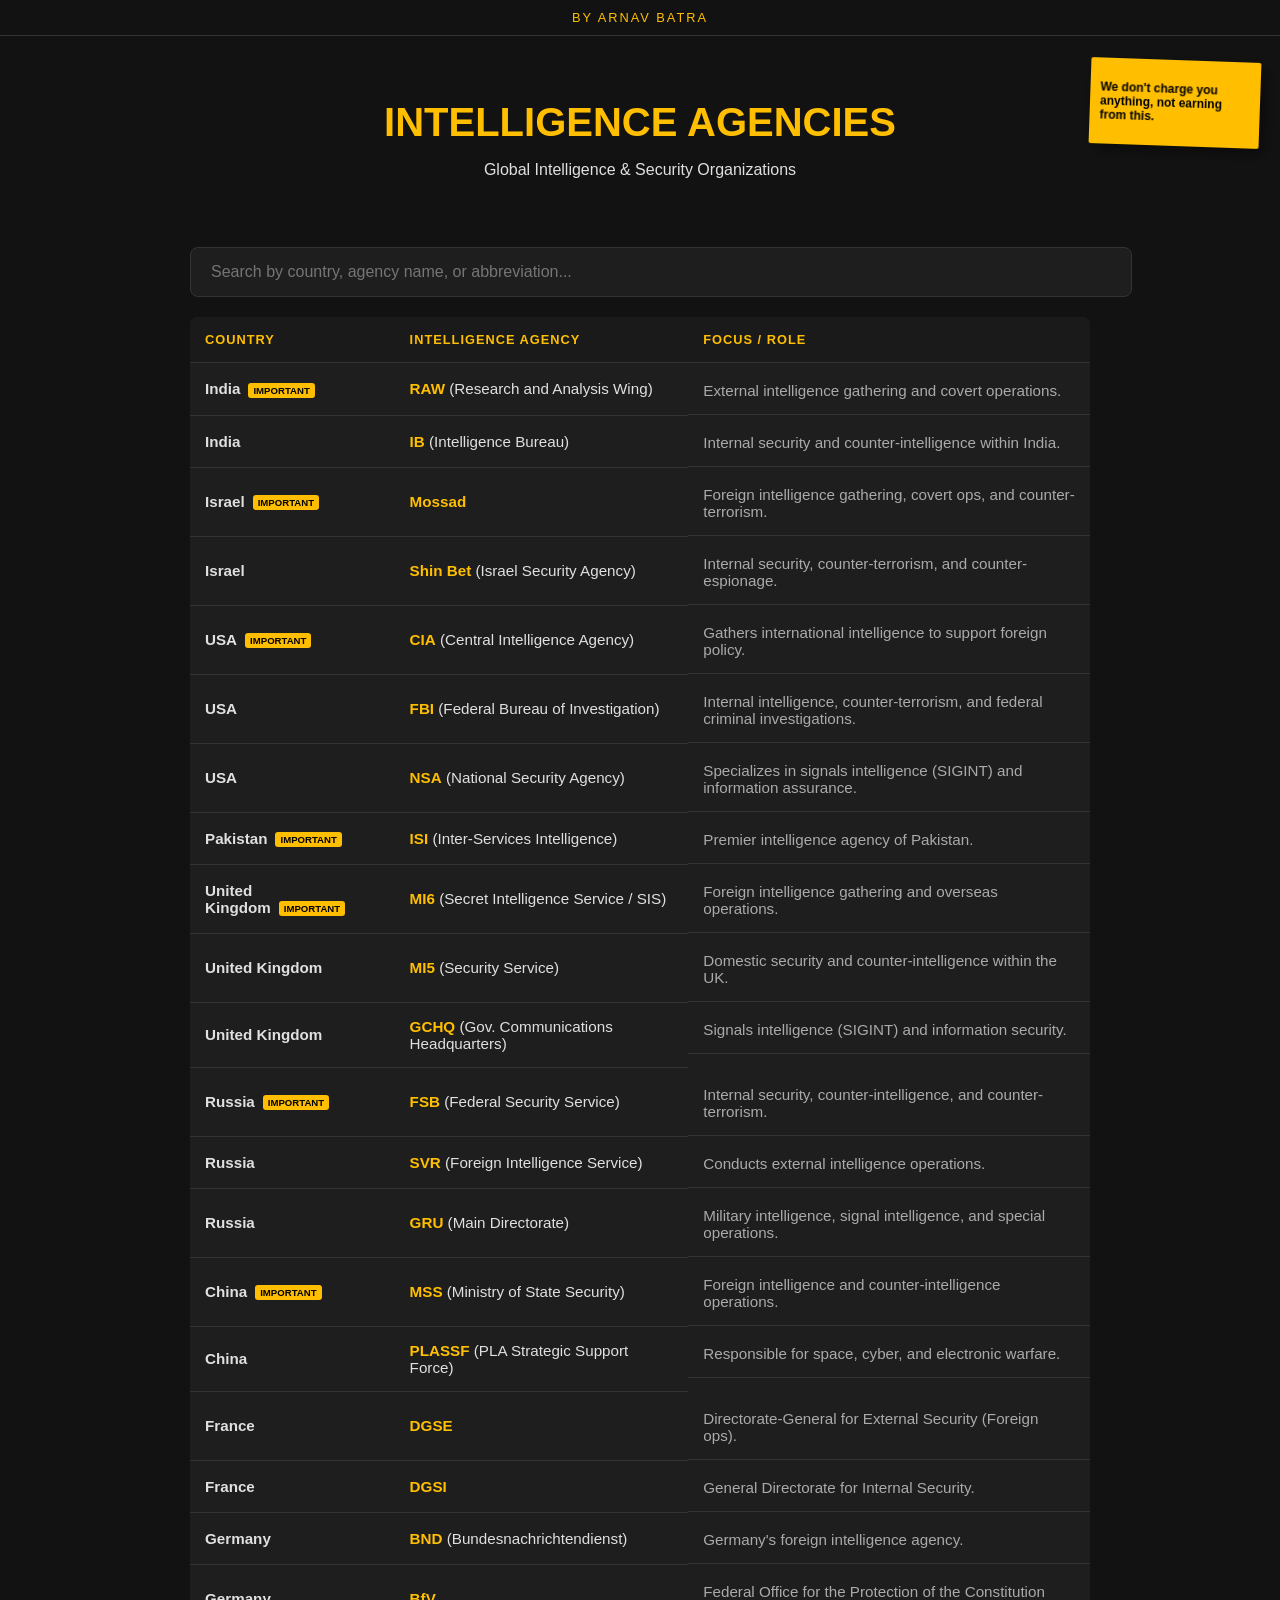
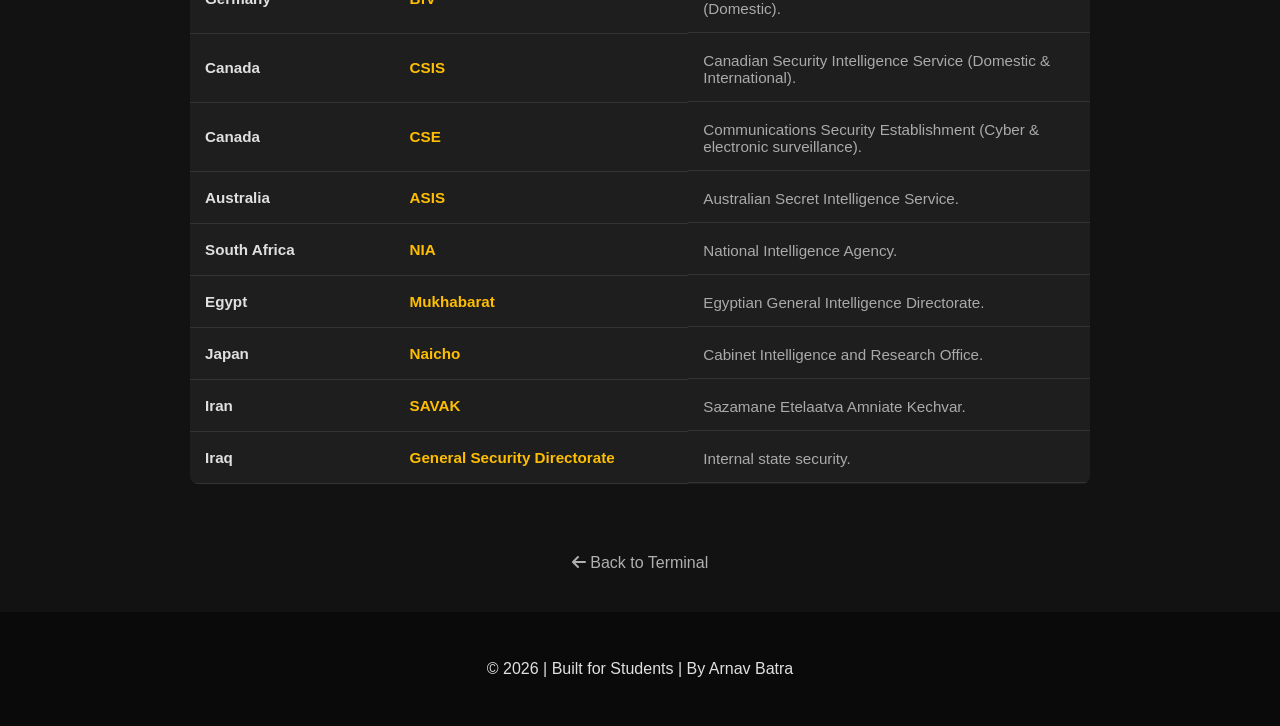
==== agencies.html @ e5d2a03e "Update agencies.html" ====
<!DOCTYPE html>
<html lang="en">
<head>
    <link rel="icon" type="image/x-icon" href="favicon.ico">
    <meta charset="UTF-8">
    <meta name="viewport" content="width=device-width, initial-scale=1.0">
    <title>Intelligence Agencies | Arnav Batra</title>
    <link rel="stylesheet" href="style.css">
    <link rel="stylesheet" href="https://cdnjs.cloudflare.com/ajax/libs/font-awesome/6.0.0/css/all.min.css">
  <style>
        .search-container {
            width: 100%;
            max-width: 900px;
            margin: 20px 0;
            position: relative;
        }

        #agencySearch {
            width: 100%;
            padding: 15px 20px;
            background: var(--card-bg);
            border: 1px solid #333;
            border-radius: 8px;
            color: var(--text-main);
            font-size: 1rem;
            outline: none;
            transition: 0.3s;
        }

        #agencySearch:focus {
            border-color: var(--accent-yellow);
            box-shadow: 0 0 10px rgba(255, 191, 0, 0.2);
        }

        .agency-table {
            width: 100%;
            max-width: 900px;
            border-collapse: collapse;
            background: var(--card-bg);
            border-radius: 8px;
            overflow: hidden;
            margin-bottom: 50px;
        }

        .agency-table th, .agency-table td {
            padding: 15px;
            text-align: left;
            border-bottom: 1px solid #333;
            font-size: 0.95rem;
        }

        .agency-table th {
            background-color: #1a1a1a;
            color: var(--accent-yellow);
            text-transform: uppercase;
            font-size: 0.8rem;
            letter-spacing: 1px;
            position: sticky;
            top: 0;
        }

        .country-name {
            font-weight: bold;
            color: var(--text-main);
        }

        .agency-name {
            color: var(--accent-yellow);
            font-weight: bold;
        }

        .agency-desc {
            font-size: 0.85rem;
            color: #aaa;
            display: block;
            margin-top: 4px;
        }

        .imp-tag {
            background: var(--accent-yellow);
            color: #000;
            font-size: 0.6rem;
            padding: 2px 5px;
            border-radius: 3px;
            margin-left: 8px;
            font-weight: bold;
            text-transform: uppercase;
            vertical-align: middle;
        }

        .back-home {
            margin: 20px 0 40px;
            text-decoration: none;
            color: var(--text-dim);
            display: inline-block;
        }

        .back-home:hover { color: var(--accent-yellow); }

        /* --- MOBILE RESPONSIVE FIX --- */
        @media screen and (max-width: 650px) {
            .agency-table thead {
                display: none; /* Hide standard headers */
            }

            .agency-table, .agency-table tbody, .agency-table tr, .agency-table td {
                display: block;
                width: 100%;
            }

            .agency-table tr {
                margin-bottom: 20px;
                border: 1px solid #333;
                border-radius: 8px;
                padding: 12px;
                background: #111;
            }

            .agency-table td {
                border: none;
                padding: 6px 0;
                font-size: 0.9rem;
            }

            /* Country Heading Style */
            .agency-table td:nth-of-type(1) {
                border-bottom: 1px solid #222;
                margin-bottom: 8px;
                font-size: 1.1rem;
                padding-bottom: 8px;
            }

            /* Adding labels for the other data */
            .agency-table td:nth-of-type(2):before {
                content: "Agency: ";
                color: #555;
                font-size: 0.75rem;
                text-transform: uppercase;
            }

            .agency-table td:nth-of-type(3):before {
                content: "Focus: ";
                color: #555;
                font-size: 0.75rem;
                text-transform: uppercase;
                display: block; /* Puts label on its own line for the long description */
                margin-bottom: 2px;
            }
        }
    </style>
</head>
<body>

    <div class="top-credit">By Arnav Batra</div>

    <div class="sticky-note">
        <p>We don't charge you anything, not earning from this.</p>
    </div>

    <header>
        <h1>INTELLIGENCE AGENCIES</h1>
        <p>Global Intelligence & Security Organizations</p>
    </header>

    <div class="search-container">
        <input type="text" id="agencySearch" onkeyup="searchTable()" placeholder="Search by country, agency name, or abbreviation...">
    </div>

    <table class="agency-table" id="agencyTable">
        <thead>
            <tr>
                <th>Country</th>
                <th>Intelligence Agency</th>
                <th>Focus / Role</th>
            </tr>
        </thead>
        <tbody>
            <tr>
                <td class="country-name">India<span class="imp-tag">Important</span></td>
                <td><span class="agency-name">RAW</span> (Research and Analysis Wing)</td>
                <td class="agency-desc">External intelligence gathering and covert operations.</td>
            </tr>
            <tr>
                <td class="country-name">India</td>
                <td><span class="agency-name">IB</span> (Intelligence Bureau)</td>
                <td class="agency-desc">Internal security and counter-intelligence within India.</td>
            </tr>
            <tr>
                <td class="country-name">Israel<span class="imp-tag">Important</span></td>
                <td><span class="agency-name">Mossad</span></td>
                <td class="agency-desc">Foreign intelligence gathering, covert ops, and counter-terrorism.</td>
            </tr>
            <tr>
                <td class="country-name">Israel</td>
                <td><span class="agency-name">Shin Bet</span> (Israel Security Agency)</td>
                <td class="agency-desc">Internal security, counter-terrorism, and counter-espionage.</td>
            </tr>
            <tr>
                <td class="country-name">USA<span class="imp-tag">Important</span></td>
                <td><span class="agency-name">CIA</span> (Central Intelligence Agency)</td>
                <td class="agency-desc">Gathers international intelligence to support foreign policy.</td>
            </tr>
            <tr>
                <td class="country-name">USA</td>
                <td><span class="agency-name">FBI</span> (Federal Bureau of Investigation)</td>
                <td class="agency-desc">Internal intelligence, counter-terrorism, and federal criminal investigations.</td>
            </tr>
            <tr>
                <td class="country-name">USA</td>
                <td><span class="agency-name">NSA</span> (National Security Agency)</td>
                <td class="agency-desc">Specializes in signals intelligence (SIGINT) and information assurance.</td>
            </tr>
            <tr>
                <td class="country-name">Pakistan<span class="imp-tag">Important</span></td>
                <td><span class="agency-name">ISI</span> (Inter-Services Intelligence)</td>
                <td class="agency-desc">Premier intelligence agency of Pakistan.</td>
            </tr>
            <tr>
                <td class="country-name">United Kingdom<span class="imp-tag">Important</span></td>
                <td><span class="agency-name">MI6</span> (Secret Intelligence Service / SIS)</td>
                <td class="agency-desc">Foreign intelligence gathering and overseas operations.</td>
            </tr>
            <tr>
                <td class="country-name">United Kingdom</td>
                <td><span class="agency-name">MI5</span> (Security Service)</td>
                <td class="agency-desc">Domestic security and counter-intelligence within the UK.</td>
            </tr>
            <tr>
                <td class="country-name">United Kingdom</td>
                <td><span class="agency-name">GCHQ</span> (Gov. Communications Headquarters)</td>
                <td class="agency-desc">Signals intelligence (SIGINT) and information security.</td>
            </tr>
            <tr>
                <td class="country-name">Russia<span class="imp-tag">Important</span></td>
                <td><span class="agency-name">FSB</span> (Federal Security Service)</td>
                <td class="agency-desc">Internal security, counter-intelligence, and counter-terrorism.</td>
            </tr>
            <tr>
                <td class="country-name">Russia</td>
                <td><span class="agency-name">SVR</span> (Foreign Intelligence Service)</td>
                <td class="agency-desc">Conducts external intelligence operations.</td>
            </tr>
            <tr>
                <td class="country-name">Russia</td>
                <td><span class="agency-name">GRU</span> (Main Directorate)</td>
                <td class="agency-desc">Military intelligence, signal intelligence, and special operations.</td>
            </tr>
            <tr>
                <td class="country-name">China<span class="imp-tag">Important</span></td>
                <td><span class="agency-name">MSS</span> (Ministry of State Security)</td>
                <td class="agency-desc">Foreign intelligence and counter-intelligence operations.</td>
            </tr>
            <tr>
                <td class="country-name">China</td>
                <td><span class="agency-name">PLASSF</span> (PLA Strategic Support Force)</td>
                <td class="agency-desc">Responsible for space, cyber, and electronic warfare.</td>
            </tr>
            <tr>
                <td class="country-name">France</td>
                <td><span class="agency-name">DGSE</span></td>
                <td class="agency-desc">Directorate-General for External Security (Foreign ops).</td>
            </tr>
            <tr>
                <td class="country-name">France</td>
                <td><span class="agency-name">DGSI</span></td>
                <td class="agency-desc">General Directorate for Internal Security.</td>
            </tr>
            <tr>
                <td class="country-name">Germany</td>
                <td><span class="agency-name">BND</span> (Bundesnachrichtendienst)</td>
                <td class="agency-desc">Germany's foreign intelligence agency.</td>
            </tr>
            <tr>
                <td class="country-name">Germany</td>
                <td><span class="agency-name">BfV</span></td>
                <td class="agency-desc">Federal Office for the Protection of the Constitution (Domestic).</td>
            </tr>
            <tr>
                <td class="country-name">Canada</td>
                <td><span class="agency-name">CSIS</span></td>
                <td class="agency-desc">Canadian Security Intelligence Service (Domestic & International).</td>
            </tr>
            <tr>
                <td class="country-name">Canada</td>
                <td><span class="agency-name">CSE</span></td>
                <td class="agency-desc">Communications Security Establishment (Cyber & electronic surveillance).</td>
            </tr>
            <tr>
                <td class="country-name">Australia</td>
                <td><span class="agency-name">ASIS</span></td>
                <td class="agency-desc">Australian Secret Intelligence Service.</td>
            </tr>
            <tr>
                <td class="country-name">South Africa</td>
                <td><span class="agency-name">NIA</span></td>
                <td class="agency-desc">National Intelligence Agency.</td>
            </tr>
            <tr>
                <td class="country-name">Egypt</td>
                <td><span class="agency-name">Mukhabarat</span></td>
                <td class="agency-desc">Egyptian General Intelligence Directorate.</td>
            </tr>
            <tr>
                <td class="country-name">Japan</td>
                <td><span class="agency-name">Naicho</span></td>
                <td class="agency-desc">Cabinet Intelligence and Research Office.</td>
            </tr>
            <tr>
                <td class="country-name">Iran</td>
                <td><span class="agency-name">SAVAK</span></td>
                <td class="agency-desc">Sazamane Etelaatva Amniate Kechvar.</td>
            </tr>
            <tr>
                <td class="country-name">Iraq</td>
                <td><span class="agency-name">General Security Directorate</span></td>
                <td class="agency-desc">Internal state security.</td>
            </tr>
        </tbody>
    </table>

    <a href="index.html" class="back-home"><i class="fas fa-arrow-left"></i> Back to Terminal</a>

    <footer>
        <p>© 2026 | Built for Students | By Arnav Batra</p>
    </footer>

    <script>
        function searchTable() {
            var input, filter, table, tr, td, i, j, txtValue;
            input = document.getElementById("agencySearch");
            filter = input.value.toUpperCase();
            table = document.getElementById("agencyTable");
            tr = table.getElementsByTagName("tr");

            for (i = 1; i < tr.length; i++) {
                tr[i].style.display = "none";
                td = tr[i].getElementsByTagName("td");
                for (j = 0; j < td.length; j++) {
                    if (td[j]) {
                        txtValue = td[j].textContent || td[j].innerText;
                        if (txtValue.toUpperCase().indexOf(filter) > -1) {
                            tr[i].style.display = "";
                            break;
                        }
                    }
                }
            }
        }
    </script>
</body>
</html>
---- style.css ----
:root {
    --bg-color: #121212;
    --card-bg: #1e1e1e;
    --accent-yellow: #ffbf00; /* Deep Amber/Yellow */
    --text-main: #e0e0e0;
    --text-dim: #b0b0b0;
}

body {
    font-family: 'Inter', -apple-system, sans-serif;
    background-color: var(--bg-color);
    color: var(--text-main);
    margin: 0;
    display: flex;
    flex-direction: column;
    align-items: center;
    min-height: 100vh;
}

/* Top Credit */
.top-credit {
    width: 100%;
    text-align: center;
    padding: 10px 0;
    font-size: 0.8rem;
    letter-spacing: 2px;
    text-transform: uppercase;
    color: var(--accent-yellow);
    border-bottom: 1px solid #333;
}

/* Sticky Pad */
.sticky-note {
    position: fixed;
    top: 60px;
    right: 20px;
    background: var(--accent-yellow);
    color: #000;
    padding: 10px;
    width: 150px;
    font-size: 0.75rem;
    font-weight: bold;
    transform: rotate(2deg);
    box-shadow: 5px 5px 15px rgba(0,0,0,0.5);
    z-index: 100;
    border-radius: 2px;
}

header {
    text-align: center;
    padding: 4rem 1rem 2rem;
}

header h1 {
    font-size: 2.5rem;
    color: var(--accent-yellow);
    margin: 0;
}

/* Grid Layout */
.container {
    max-width: 900px;
    width: 90%;
    display: grid;
    grid-template-columns: repeat(auto-fit, minmax(200px, 1fr));
    gap: 1.5rem;
    margin-bottom: 50px;
}

.card {
    background: var(--card-bg);
    padding: 1.5rem;
    border-radius: 8px;
    text-align: center;
    text-decoration: none;
    color: var(--text-main);
    border: 1px solid #333;
    transition: 0.3s ease;
    display: flex;
    flex-direction: column;
    gap: 10px;
}

.card:hover {
    border-color: var(--accent-yellow);
    transform: translateY(-5px);
}

.card.highlight {
    border: 2px solid var(--accent-yellow);
}

.card i {
    font-size: 1.8rem;
    color: var(--accent-yellow);
}

/* Footer & Socials */
footer {
    margin-top: auto;
    width: 100%;
    padding: 2rem 0;
    background: #0a0a0a;
    text-align: center;
}

.social-links {
    display: flex;
    justify-content: center;
    gap: 20px;
    margin-bottom: 10px;
}

.social-links a {
    color: var(--accent-yellow);
    text-decoration: none;
    font-size: 0.9rem;
    border: 1px solid var(--accent-yellow);
    padding: 5px 12px;
    border-radius: 20px;
    transition: 0.3s;
}

.social-links a:hover {
    background: var(--accent-yellow);
    color: #000;
}

@media (max-width: 600px) {
    .sticky-note {
        position: static;
        width: 90%;
        margin: 10px auto;
        transform: none;
    }
}
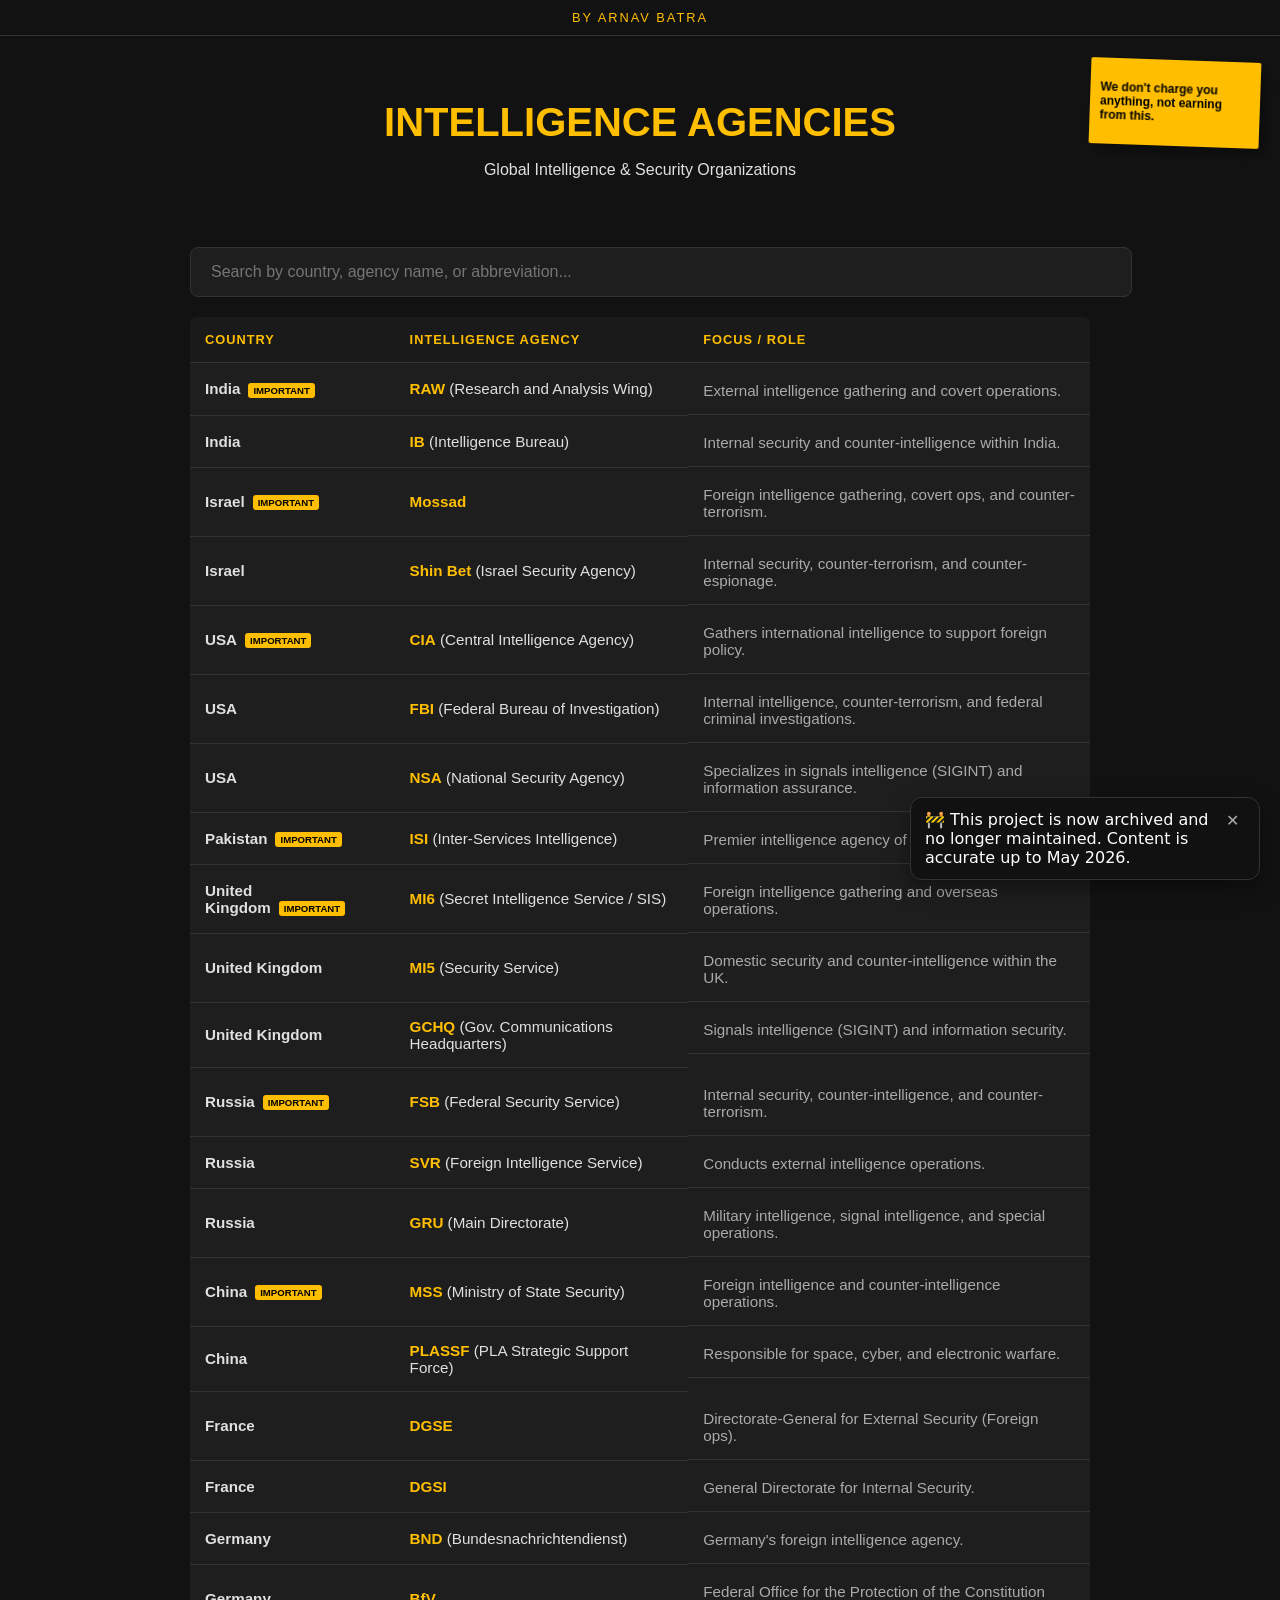
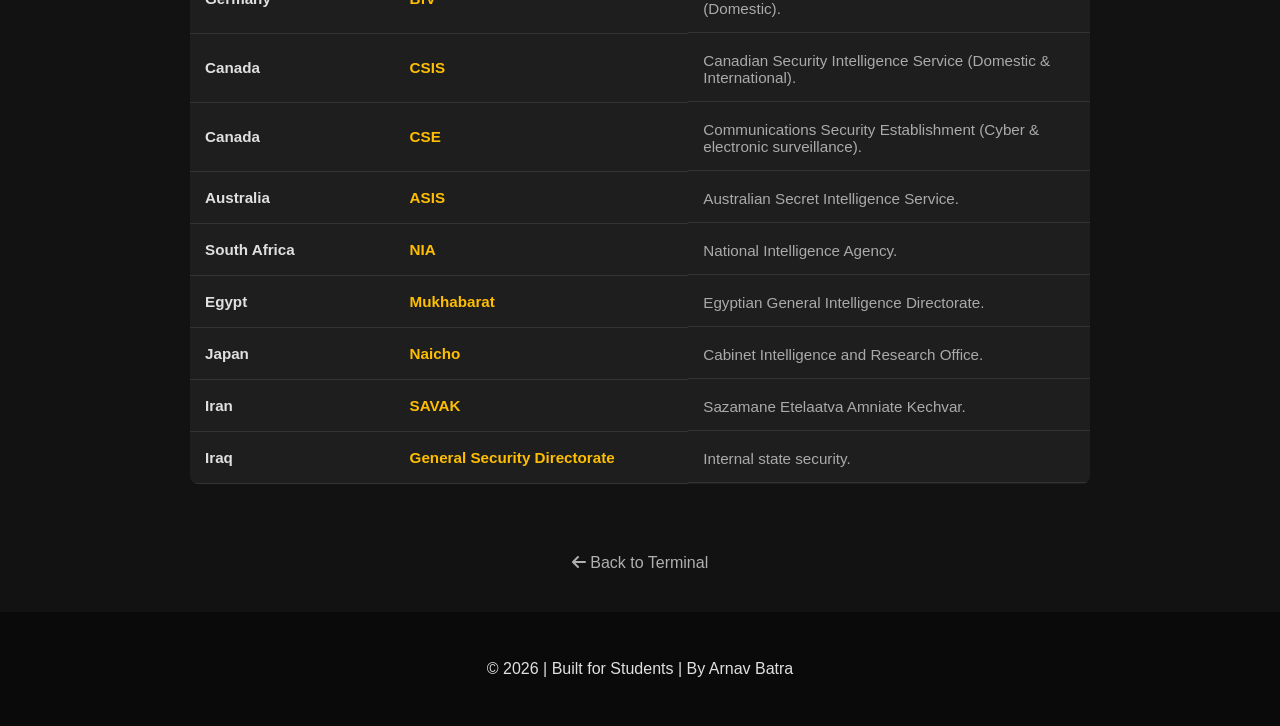
==== commit a3144689: "Update agencies.html added closure banner" ====
--- a/agencies.html
+++ b/agencies.html
@@ -347,5 +347,14 @@
             }
         }
     </script>
+    <div id="banner-container"></div>
+
+<script>
+fetch('/banner.html')
+  .then(res => res.text())
+  .then(data => {
+    document.getElementById('banner-container').innerHTML = data;
+  });
+</script>
 </body>
 </html>
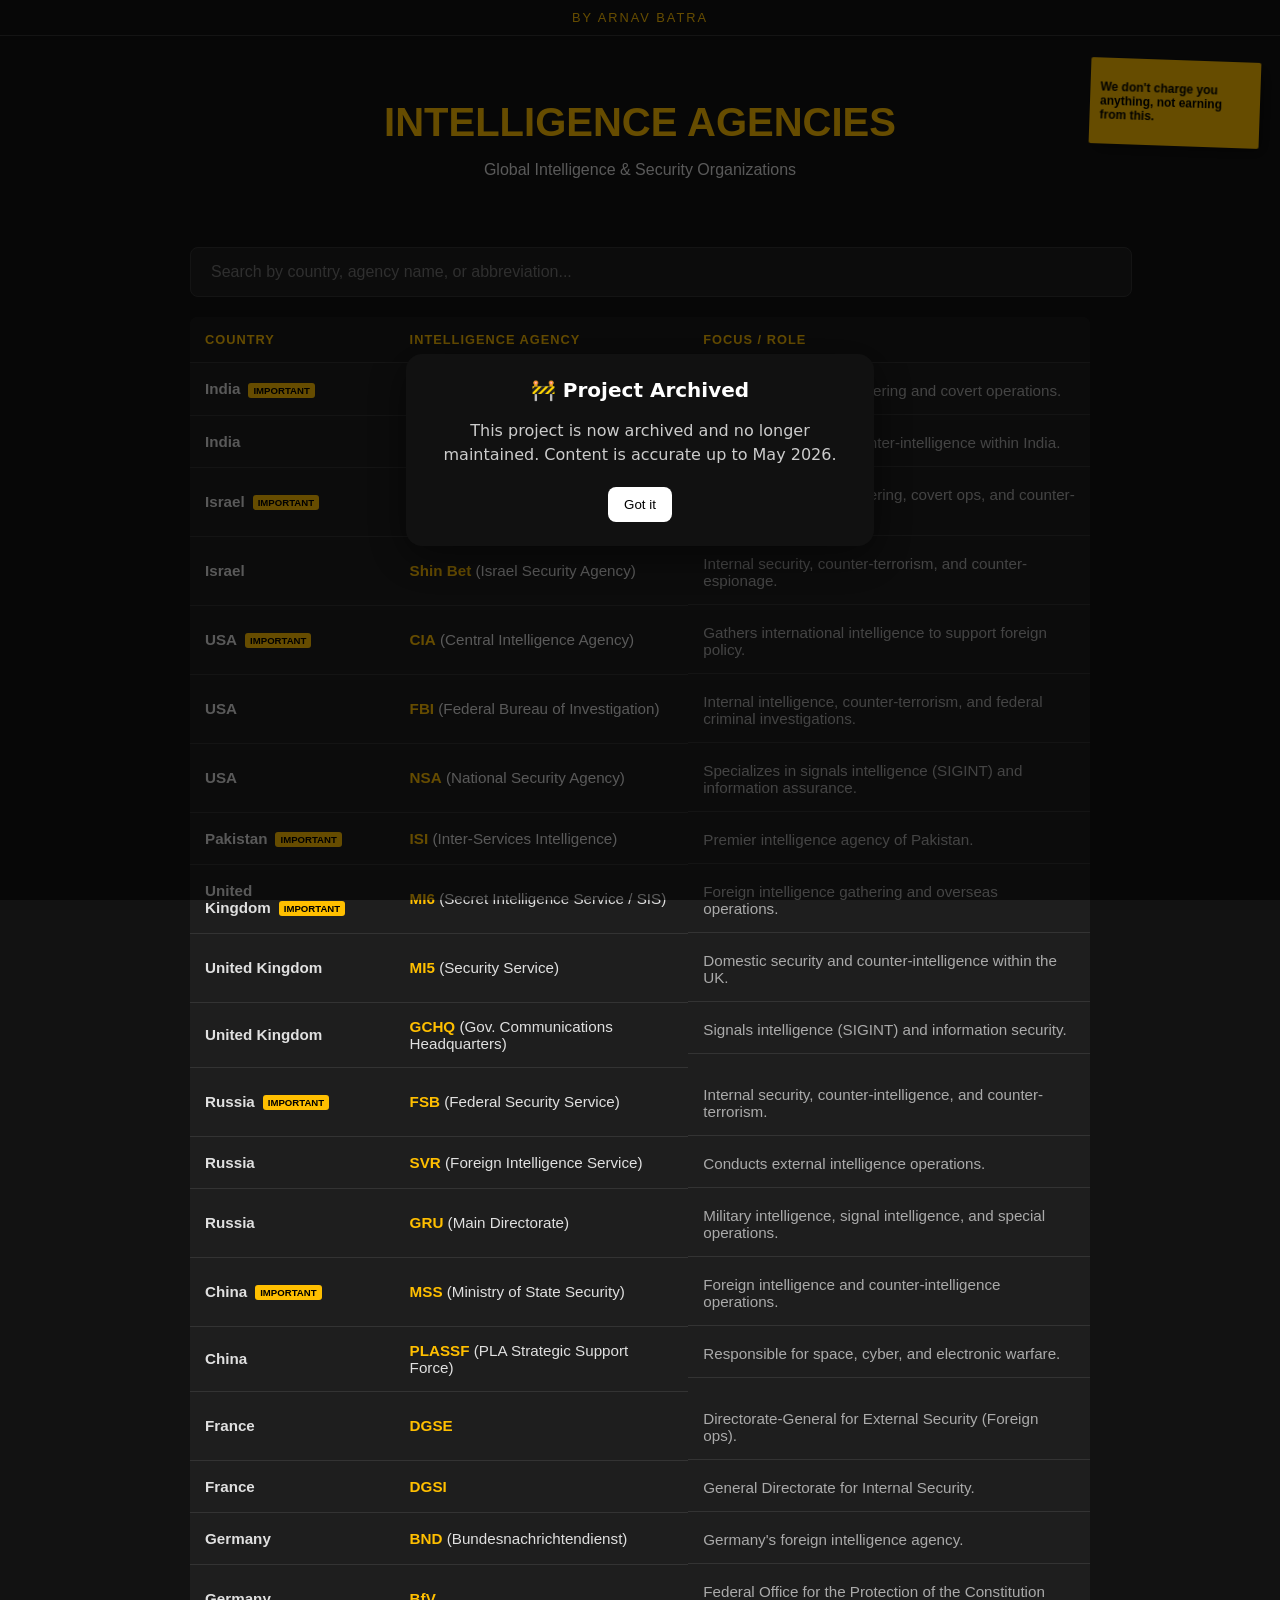
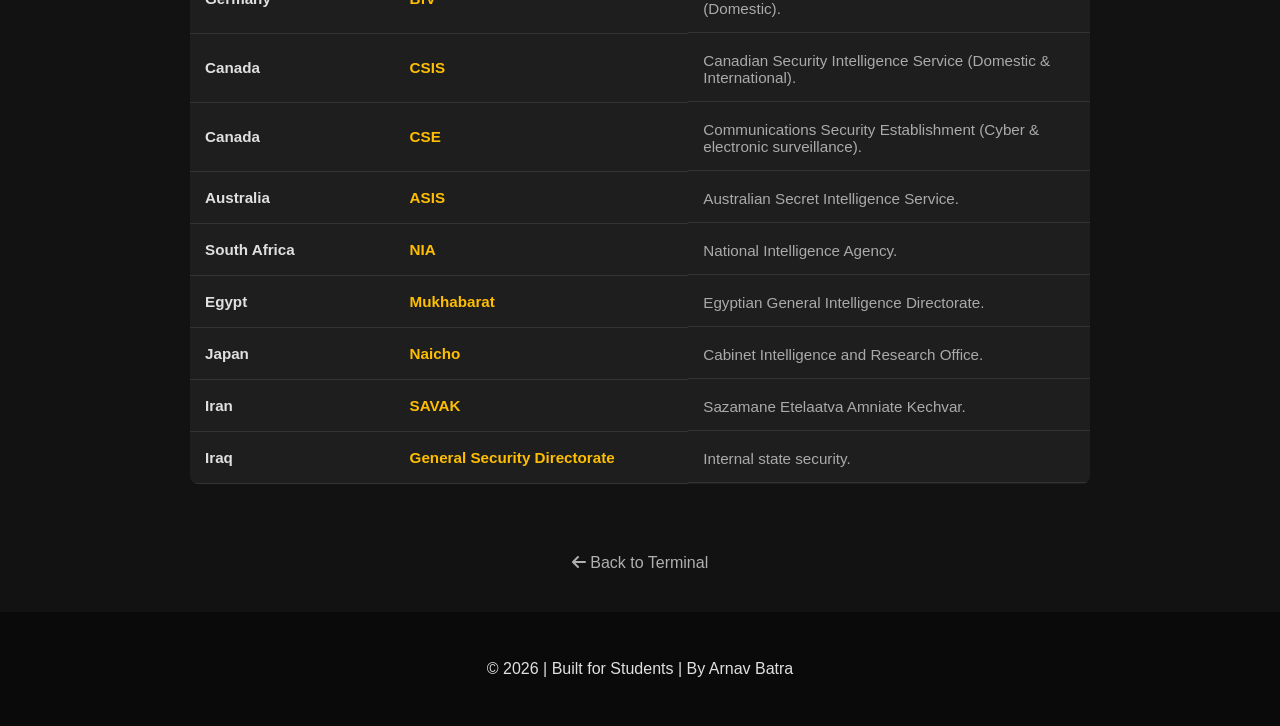
==== commit f038f965: "Update agencies.html" ====
--- a/agencies.html
+++ b/agencies.html
@@ -350,11 +350,71 @@
     <div id="banner-container"></div>
 
 <script>
-fetch('/banner.html')
-  .then(res => res.text())
-  .then(data => {
-    document.getElementById('banner-container').innerHTML = data;
-  });
+if (localStorage.getItem("archiveBannerDismissed") !== "true") {
+
+  const overlay = document.createElement("div");
+  overlay.id = "archive-overlay";
+  overlay.style = `
+    position: fixed;
+    top: 0;
+    left: 0;
+    width: 100%;
+    height: 100%;
+    background: rgba(0,0,0,0.6);
+    display: flex;
+    justify-content: center;
+    align-items: center;
+    z-index: 9999;
+    font-family: system-ui, sans-serif;
+  `;
+
+  overlay.innerHTML = `
+    <div style="
+      background: #111;
+      color: #fff;
+      padding: 24px;
+      border-radius: 16px;
+      max-width: 420px;
+      width: 90%;
+      box-shadow: 0 10px 40px rgba(0,0,0,0.5);
+      text-align: center;
+      animation: fadeIn 0.25s ease;
+    ">
+      <h2 style="margin-top: 0; font-size: 20px;">🚧 Project Archived</h2>
+      
+      <p style="margin: 12px 0 20px; line-height: 1.5; color: #ccc;">
+        This project is now archived and no longer maintained.  
+        Content is accurate up to May 2026.
+      </p>
+
+      <button id="archive-close" style="
+        background: #fff;
+        color: #000;
+        border: none;
+        padding: 10px 16px;
+        border-radius: 8px;
+        cursor: pointer;
+        font-weight: 500;
+      ">
+        Got it
+      </button>
+    </div>
+
+    <style>
+      @keyframes fadeIn {
+        from { opacity: 0; transform: scale(0.95); }
+        to { opacity: 1; transform: scale(1); }
+      }
+    </style>
+  `;
+
+  document.body.appendChild(overlay);
+
+  document.getElementById("archive-close").onclick = () => {
+    overlay.remove();
+    localStorage.setItem("archiveBannerDismissed", "true");
+  };
+}
 </script>
 </body>
 </html>
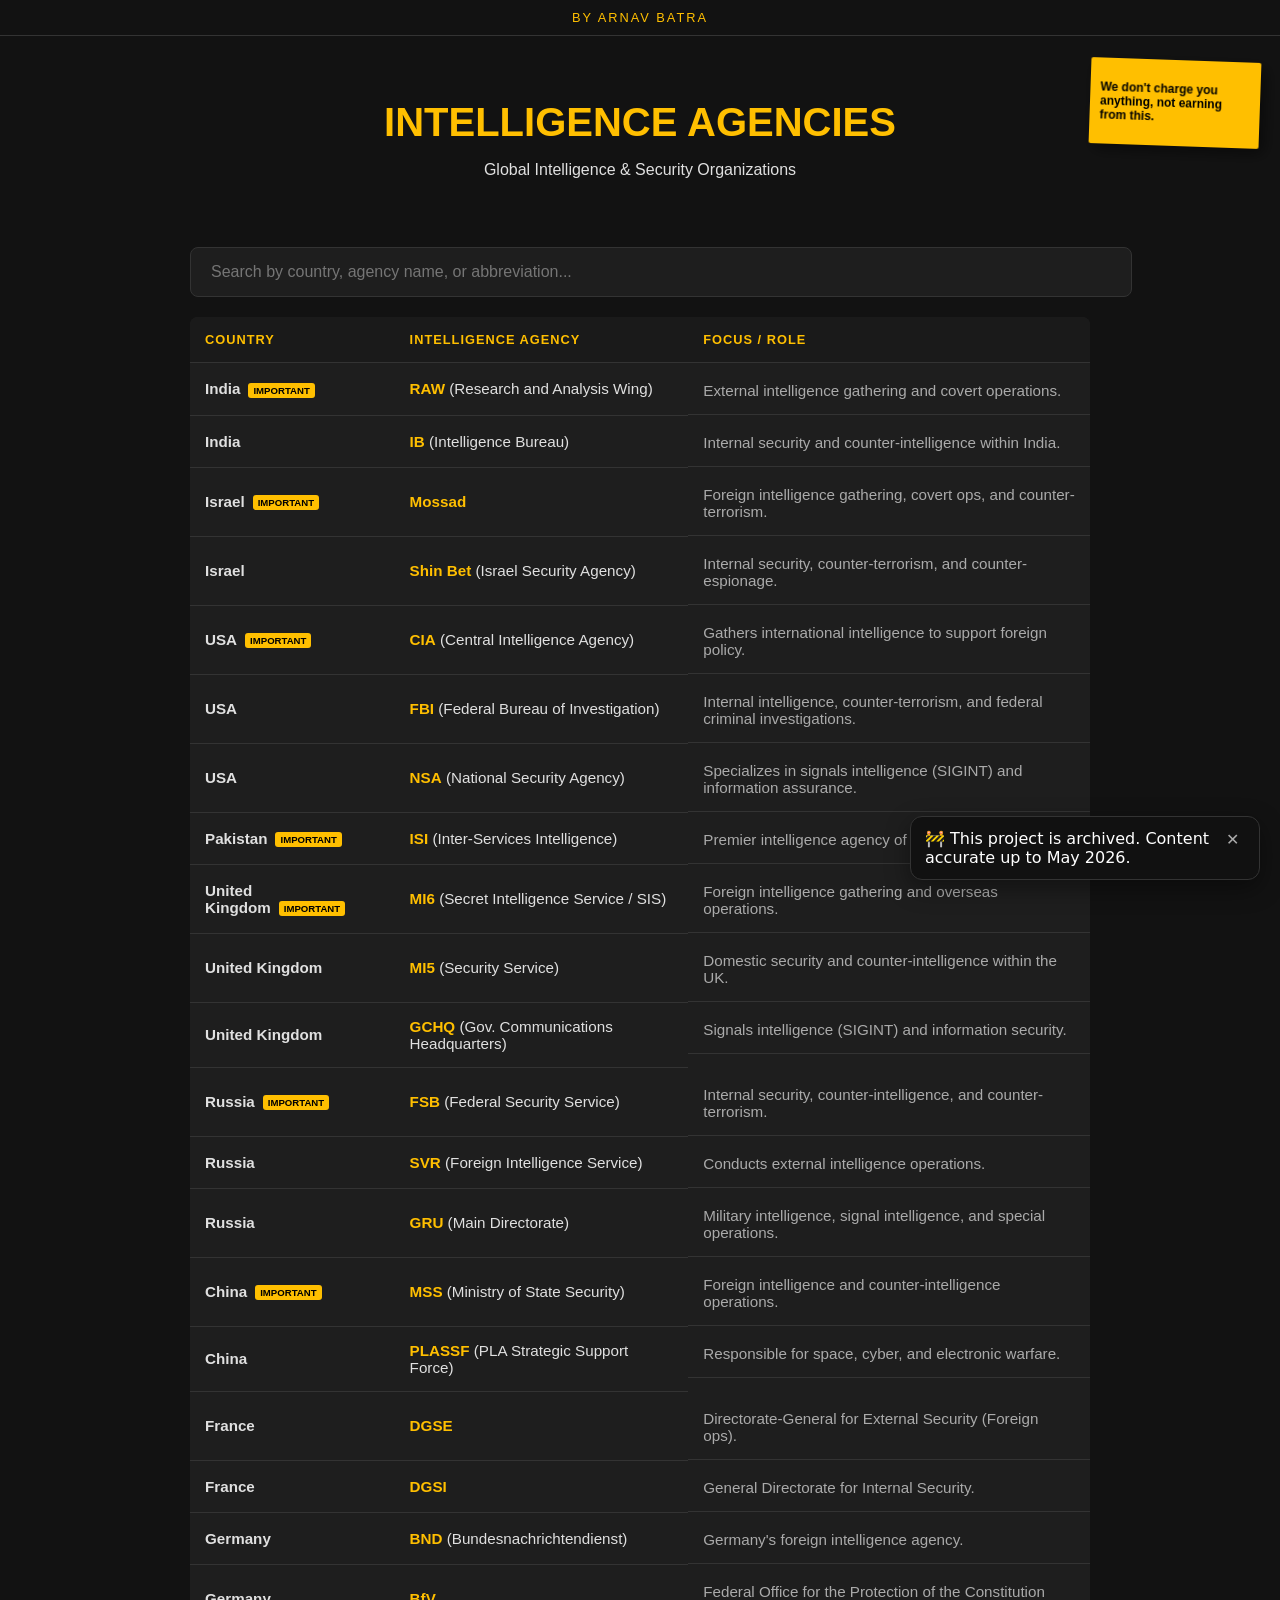
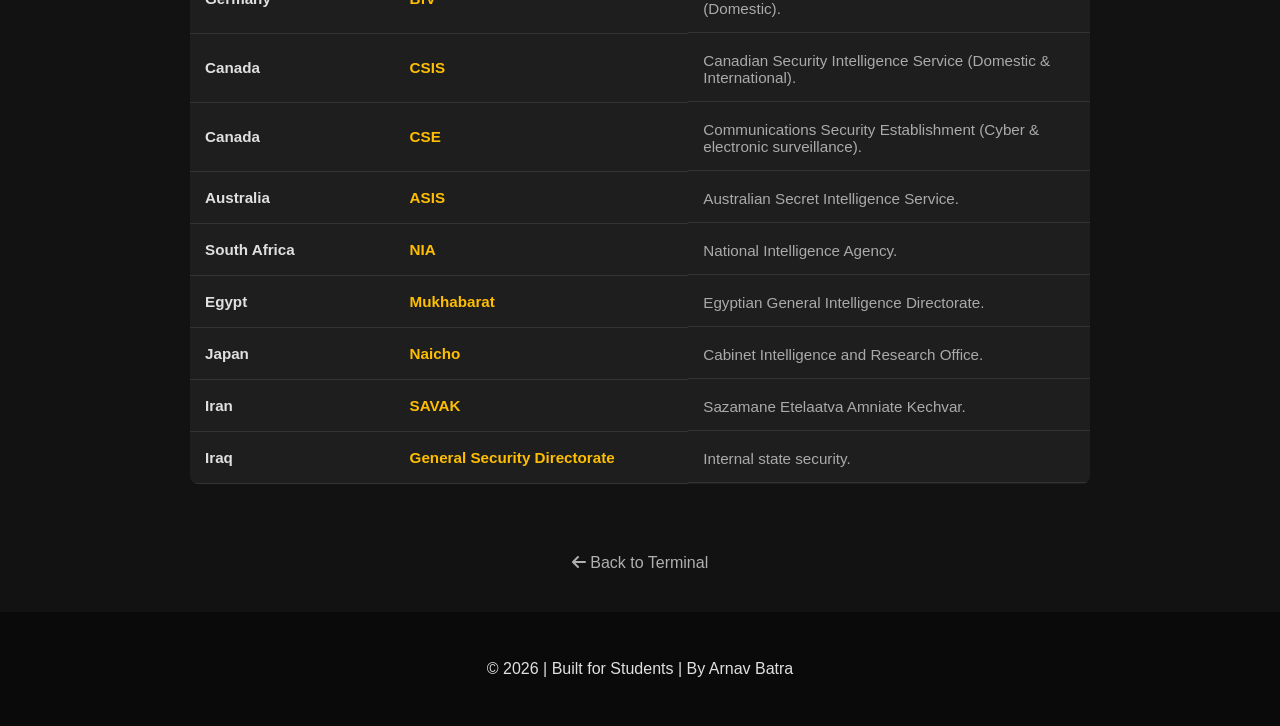
==== commit 938a0ec8: "Update agencies.html" ====
--- a/agencies.html
+++ b/agencies.html
@@ -347,74 +347,28 @@
             }
         }
     </script>
-    <div id="banner-container"></div>
-
-<script>
-if (localStorage.getItem("archiveBannerDismissed") !== "true") {
-
-  const overlay = document.createElement("div");
-  overlay.id = "archive-overlay";
-  overlay.style = `
-    position: fixed;
-    top: 0;
-    left: 0;
-    width: 100%;
-    height: 100%;
-    background: rgba(0,0,0,0.6);
-    display: flex;
-    justify-content: center;
-    align-items: center;
-    z-index: 9999;
-    font-family: system-ui, sans-serif;
-  `;
-
-  overlay.innerHTML = `
-    <div style="
-      background: #111;
-      color: #fff;
-      padding: 24px;
-      border-radius: 16px;
-      max-width: 420px;
-      width: 90%;
-      box-shadow: 0 10px 40px rgba(0,0,0,0.5);
-      text-align: center;
-      animation: fadeIn 0.25s ease;
-    ">
-      <h2 style="margin-top: 0; font-size: 20px;">🚧 Project Archived</h2>
-      
-      <p style="margin: 12px 0 20px; line-height: 1.5; color: #ccc;">
-        This project is now archived and no longer maintained.  
-        Content is accurate up to May 2026.
-      </p>
-
-      <button id="archive-close" style="
-        background: #fff;
-        color: #000;
-        border: none;
-        padding: 10px 16px;
-        border-radius: 8px;
-        cursor: pointer;
-        font-weight: 500;
-      ">
-        Got it
-      </button>
-    </div>
-
-    <style>
-      @keyframes fadeIn {
-        from { opacity: 0; transform: scale(0.95); }
-        to { opacity: 1; transform: scale(1); }
-      }
-    </style>
-  `;
-
-  document.body.appendChild(overlay);
-
-  document.getElementById("archive-close").onclick = () => {
-    overlay.remove();
-    localStorage.setItem("archiveBannerDismissed", "true");
-  };
-}
+   <script>
+  if (localStorage.getItem("archiveBannerDismissed") !== "true") {
+    const banner = document.createElement("div");
+    banner.id = "archive-banner";
+    banner.style.cssText = `
+      position: fixed; bottom: 20px; right: 20px; max-width: 320px;
+      background: #111; color: #fff; border: 1px solid #333;
+      border-radius: 12px; padding: 12px 14px;
+      box-shadow: 0 8px 25px rgba(0,0,0,0.4);
+      font-family: system-ui, sans-serif; z-index: 9999;
+      display: flex; gap: 10px; align-items: start;
+    `;
+    banner.innerHTML = `
+      <span style="flex:1;">🚧 This project is archived. Content accurate up to May 2026.</span>
+      <button id="archive-close" style="background:none;border:none;color:#aaa;font-size:16px;cursor:pointer;">✕</button>
+    `;
+    document.body.appendChild(banner);
+    document.getElementById("archive-close").onclick = () => {
+      banner.remove();
+      localStorage.setItem("archiveBannerDismissed", "true");
+    };
+  }
 </script>
 </body>
 </html>
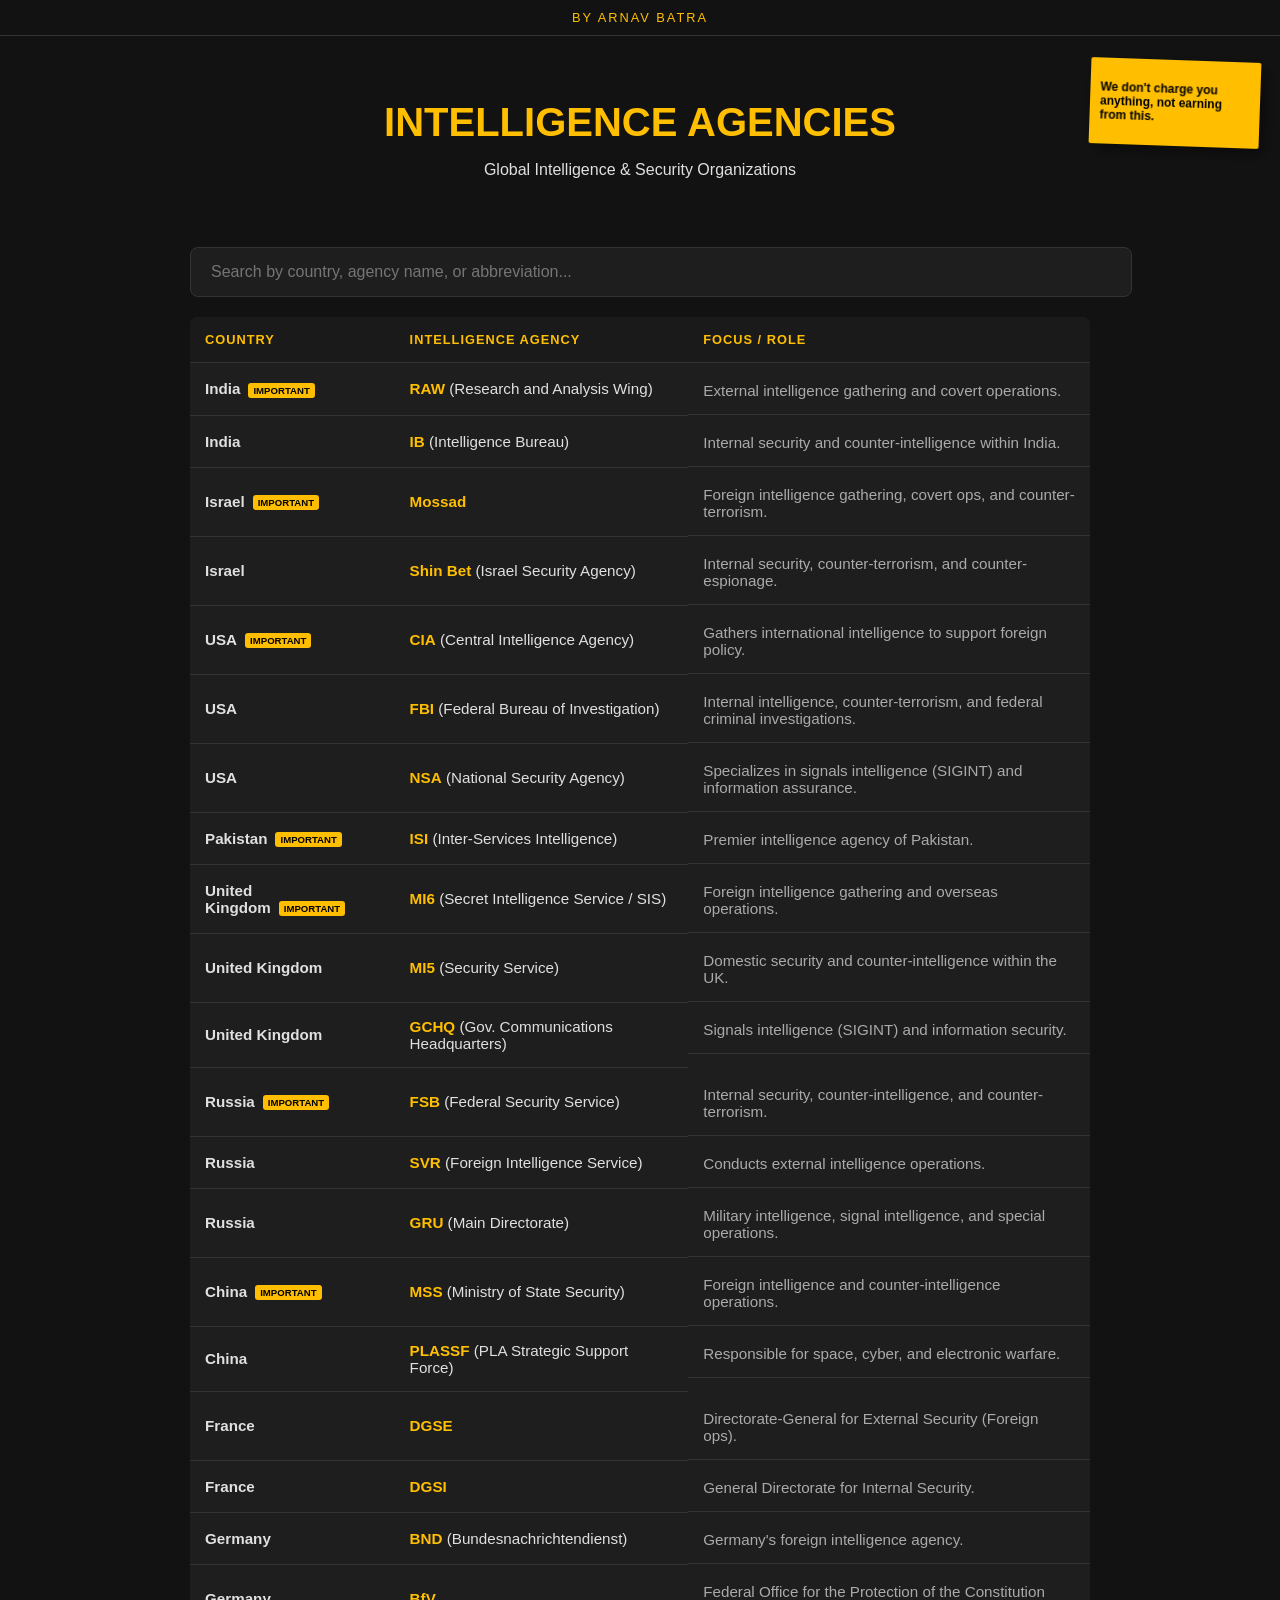
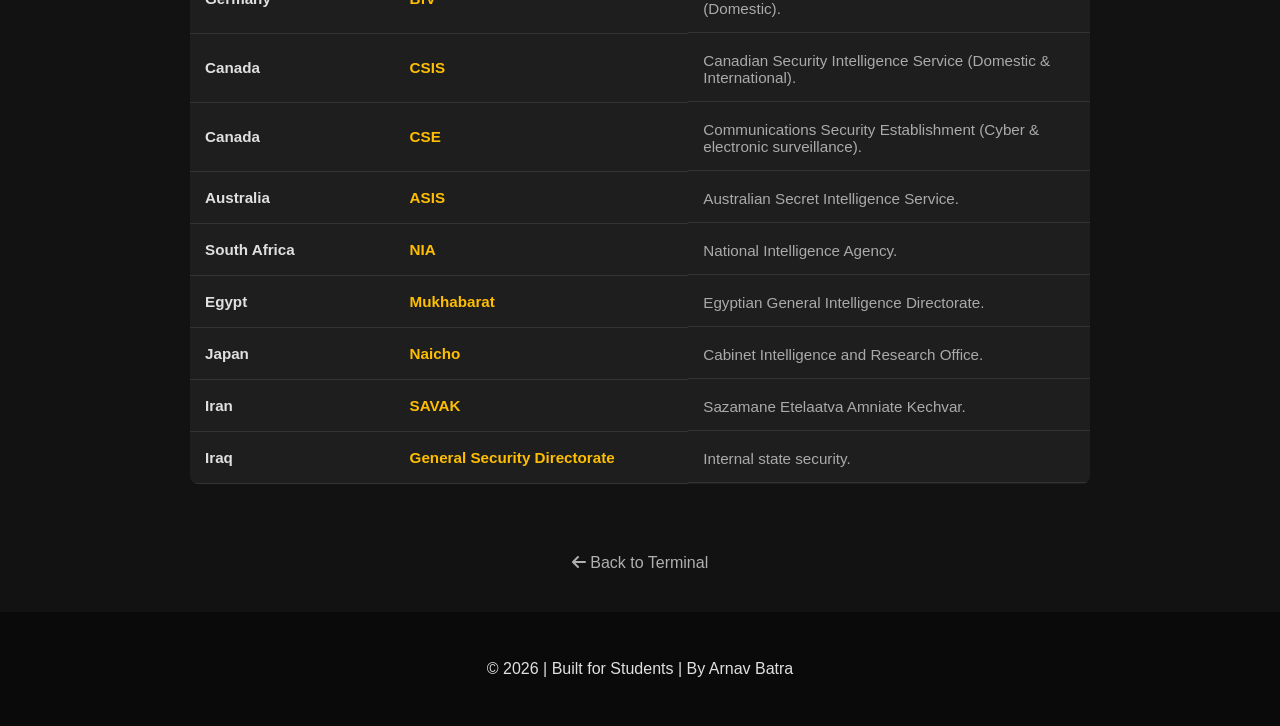
==== commit afb3917e: "Update agencies.html" ====
--- a/agencies.html
+++ b/agencies.html
@@ -348,7 +348,7 @@
         }
     </script>
    <script>
-  if (localStorage.getItem("archiveBannerDismissed") !== "true") {
+
     const banner = document.createElement("div");
     banner.id = "archive-banner";
     banner.style.cssText = `
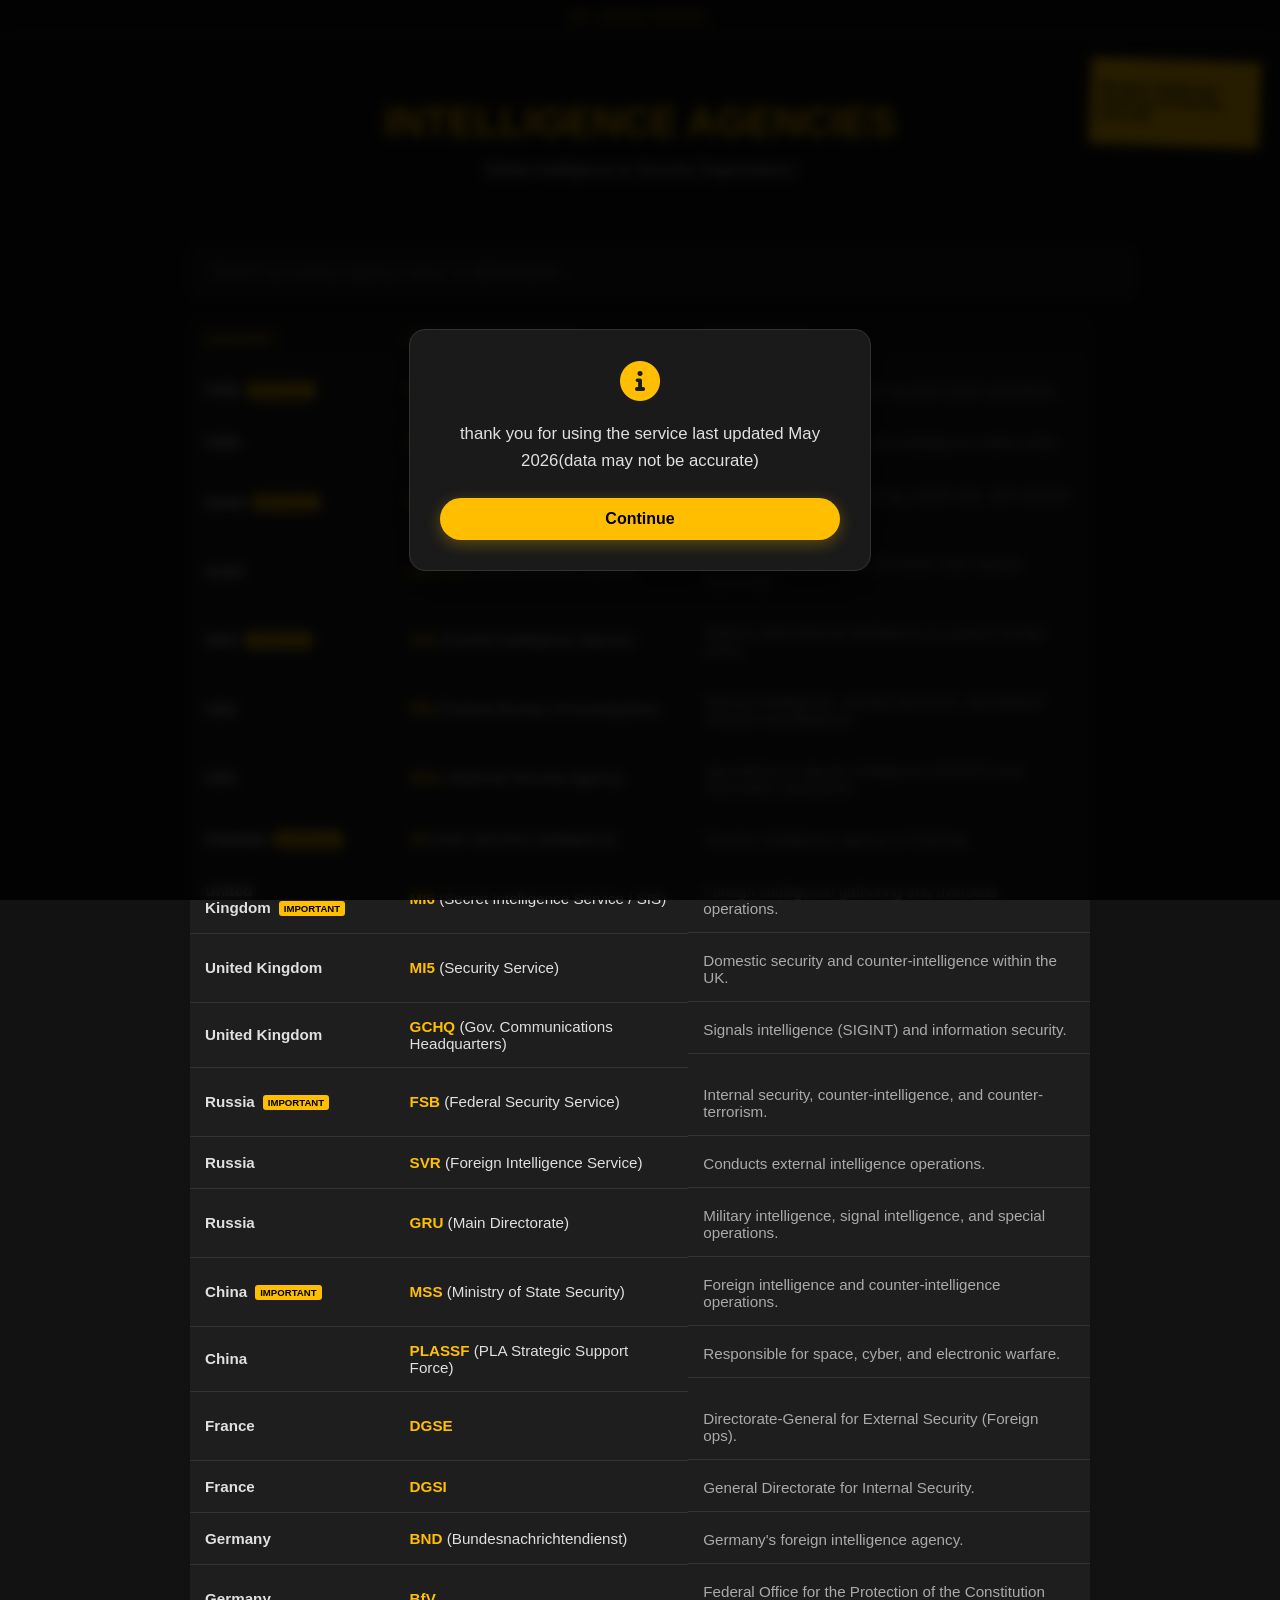
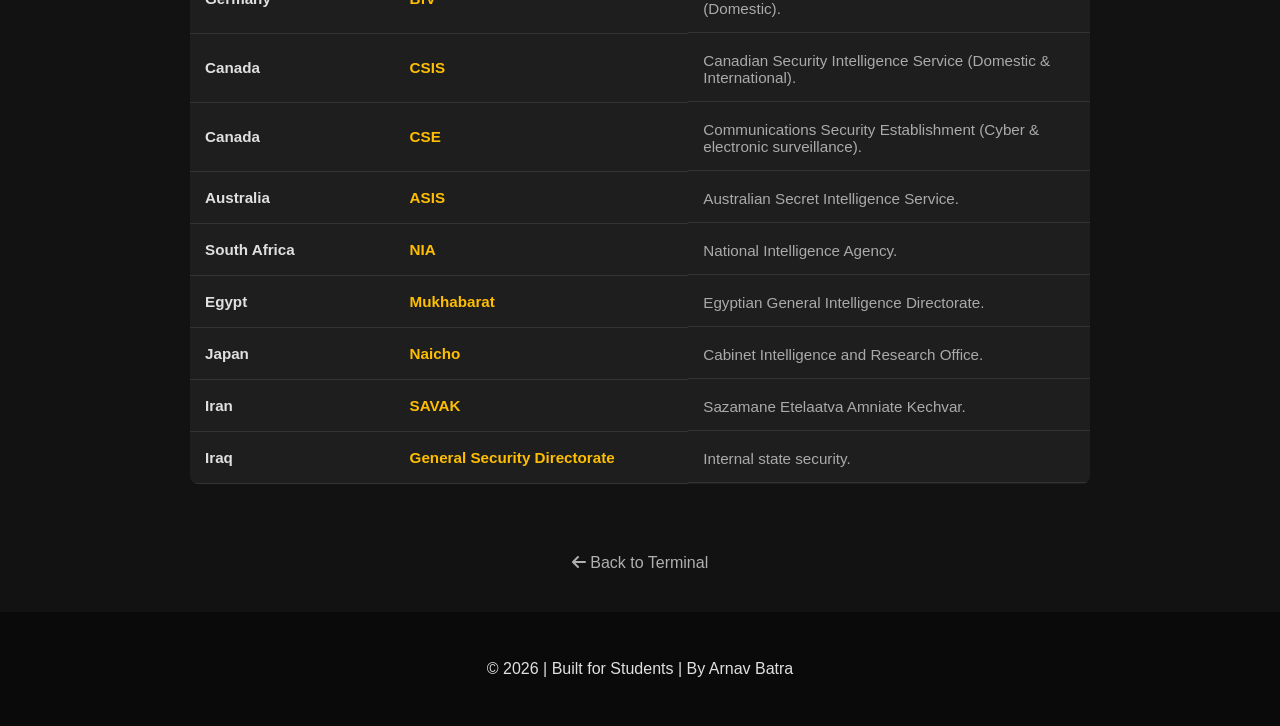
==== commit f374138a: "Update archive disclaimer popup with a continue button in all pages" ====
--- a/agencies.html
+++ b/agencies.html
@@ -348,24 +348,93 @@
         }
     </script>
    <script>
-
-    const banner = document.createElement("div");
-    banner.id = "archive-banner";
-    banner.style.cssText = `
-      position: fixed; bottom: 20px; right: 20px; max-width: 320px;
-      background: #111; color: #fff; border: 1px solid #333;
-      border-radius: 12px; padding: 12px 14px;
-      box-shadow: 0 8px 25px rgba(0,0,0,0.4);
-      font-family: system-ui, sans-serif; z-index: 9999;
-      display: flex; gap: 10px; align-items: start;
+  if (localStorage.getItem("archiveBannerDismissed") !== "true") {
+    // Add disclaimer pop-up styles
+    const style = document.createElement("style");
+    style.textContent = `
+      .archive-banner-overlay {
+        position: fixed;
+        top: 0; left: 0;
+        width: 100vw; height: 100vh;
+        background: rgba(0, 0, 0, 0.85);
+        backdrop-filter: blur(6px);
+        -webkit-backdrop-filter: blur(6px);
+        display: flex; justify-content: center; align-items: center;
+        z-index: 10000;
+        animation: fadeInOverlay 0.3s ease forwards;
+      }
+      .archive-banner-modal {
+        background: #1a1a1a;
+        border: 1px solid #333;
+        border-radius: 16px;
+        padding: 30px;
+        max-width: 400px;
+        width: 90%;
+        text-align: center;
+        box-shadow: 0 20px 40px rgba(0,0,0,0.6);
+        font-family: 'Inter', -apple-system, sans-serif;
+        color: #e0e0e0;
+        animation: scaleInModal 0.3s cubic-bezier(0.34, 1.56, 0.64, 1) forwards;
+      }
+      .archive-banner-icon {
+        font-size: 2.5rem;
+        color: #ffbf00;
+        margin-bottom: 16px;
+      }
+      .archive-banner-text {
+        font-size: 1.05rem;
+        line-height: 1.6;
+        margin: 0 0 24px;
+      }
+      .archive-banner-btn {
+        background: #ffbf00;
+        color: #000;
+        border: none;
+        padding: 12px 30px;
+        font-size: 1rem;
+        font-weight: 600;
+        border-radius: 25px;
+        cursor: pointer;
+        transition: transform 0.2s, background-color 0.2s;
+        width: 100%;
+        box-shadow: 0 4px 15px rgba(255, 191, 0, 0.3);
+      }
+      .archive-banner-btn:hover {
+        background: #e6ac00;
+        transform: translateY(-2px);
+      }
+      .archive-banner-btn:active {
+        transform: translateY(0);
+      }
+      @keyframes fadeInOverlay {
+        from { opacity: 0; }
+        to { opacity: 1; }
+      }
+      @keyframes scaleInModal {
+        from { transform: scale(0.95); opacity: 0; }
+        to { transform: scale(1); opacity: 1; }
+      }
     `;
-    banner.innerHTML = `
-      <span style="flex:1;">🚧 This project is archived. Content accurate up to May 2026.</span>
-      <button id="archive-close" style="background:none;border:none;color:#aaa;font-size:16px;cursor:pointer;">✕</button>
+    document.head.appendChild(style);
+
+    // Create modal element
+    const overlay = document.createElement("div");
+    overlay.className = "archive-banner-overlay";
+    overlay.innerHTML = `
+      <div class="archive-banner-modal">
+        <div class="archive-banner-icon">
+          <i class="fas fa-info-circle"></i>
+        </div>
+        <p class="archive-banner-text">
+          thank you for using the service last updated May 2026(data may not be accurate)
+        </p>
+        <button class="archive-banner-btn" id="archive-continue-btn">Continue</button>
+      </div>
     `;
-    document.body.appendChild(banner);
-    document.getElementById("archive-close").onclick = () => {
-      banner.remove();
+    document.body.appendChild(overlay);
+
+    document.getElementById("archive-continue-btn").onclick = () => {
+      overlay.remove();
       localStorage.setItem("archiveBannerDismissed", "true");
     };
   }
